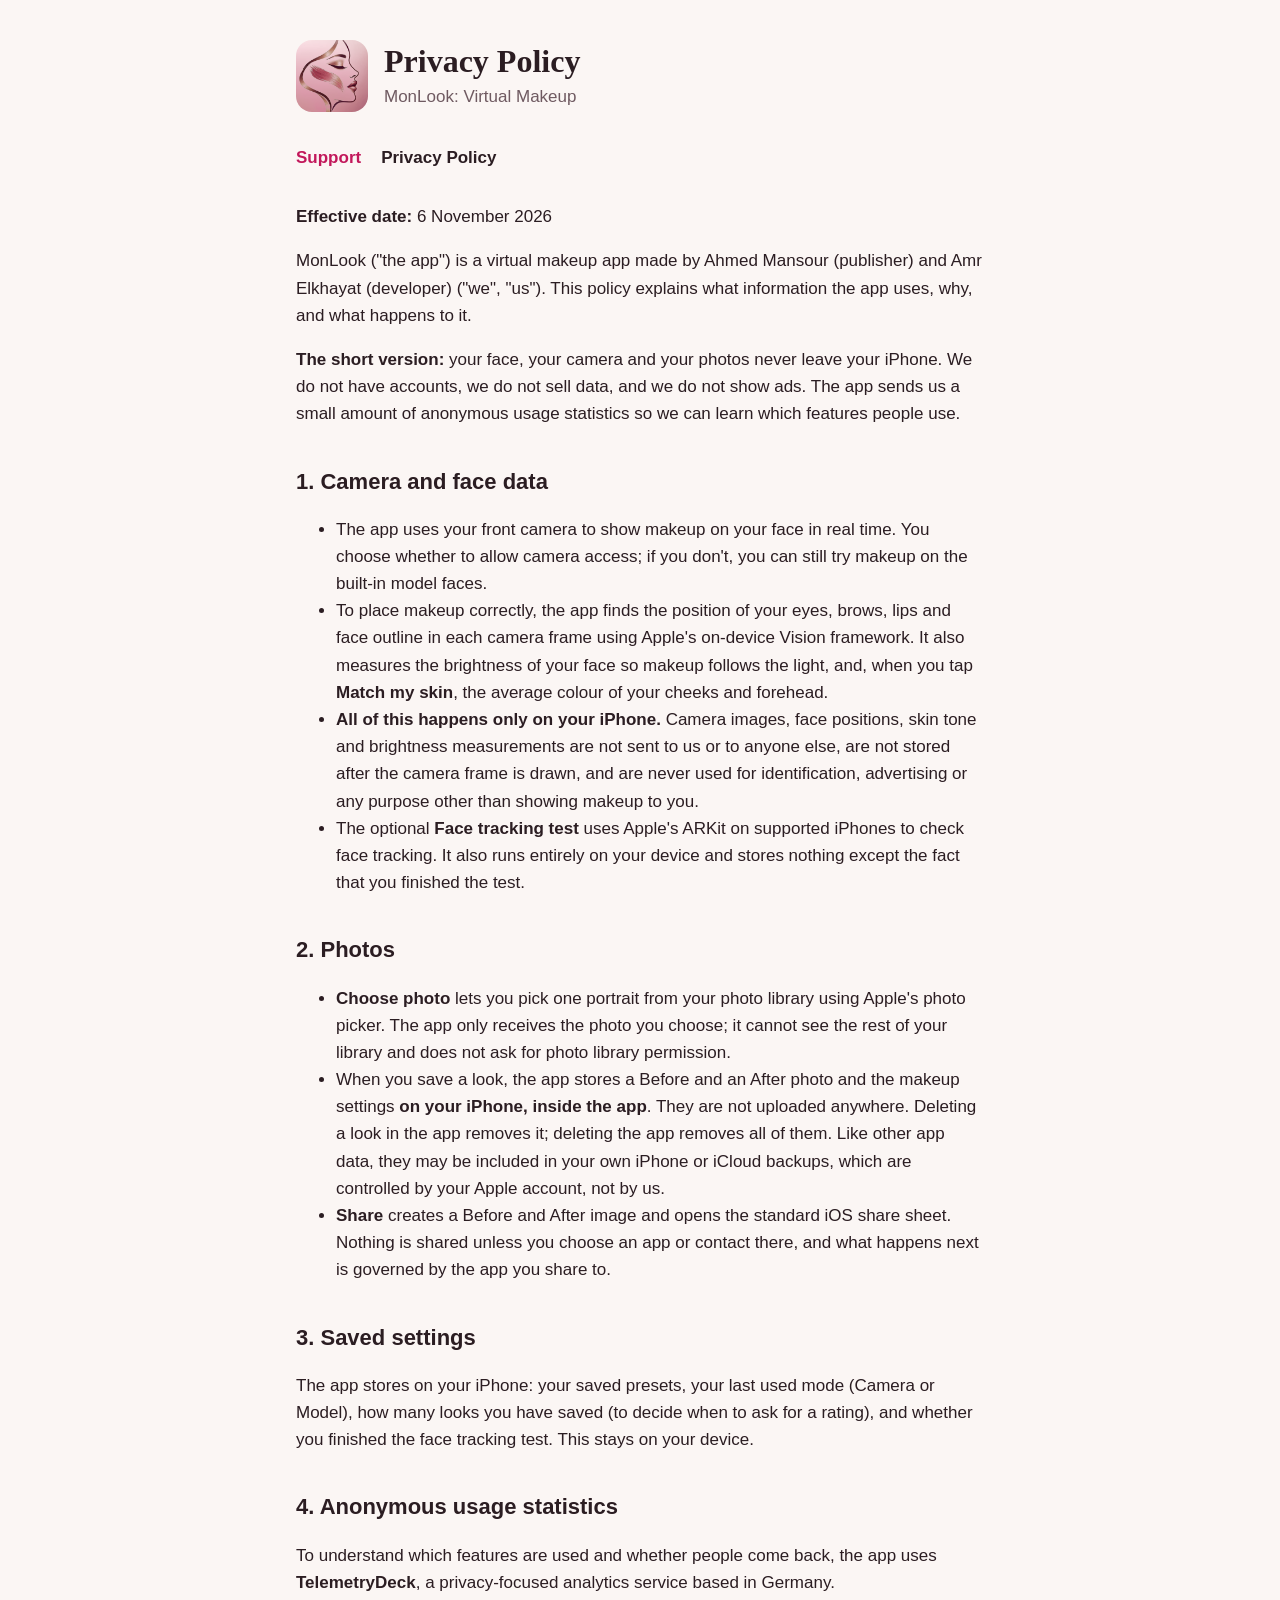
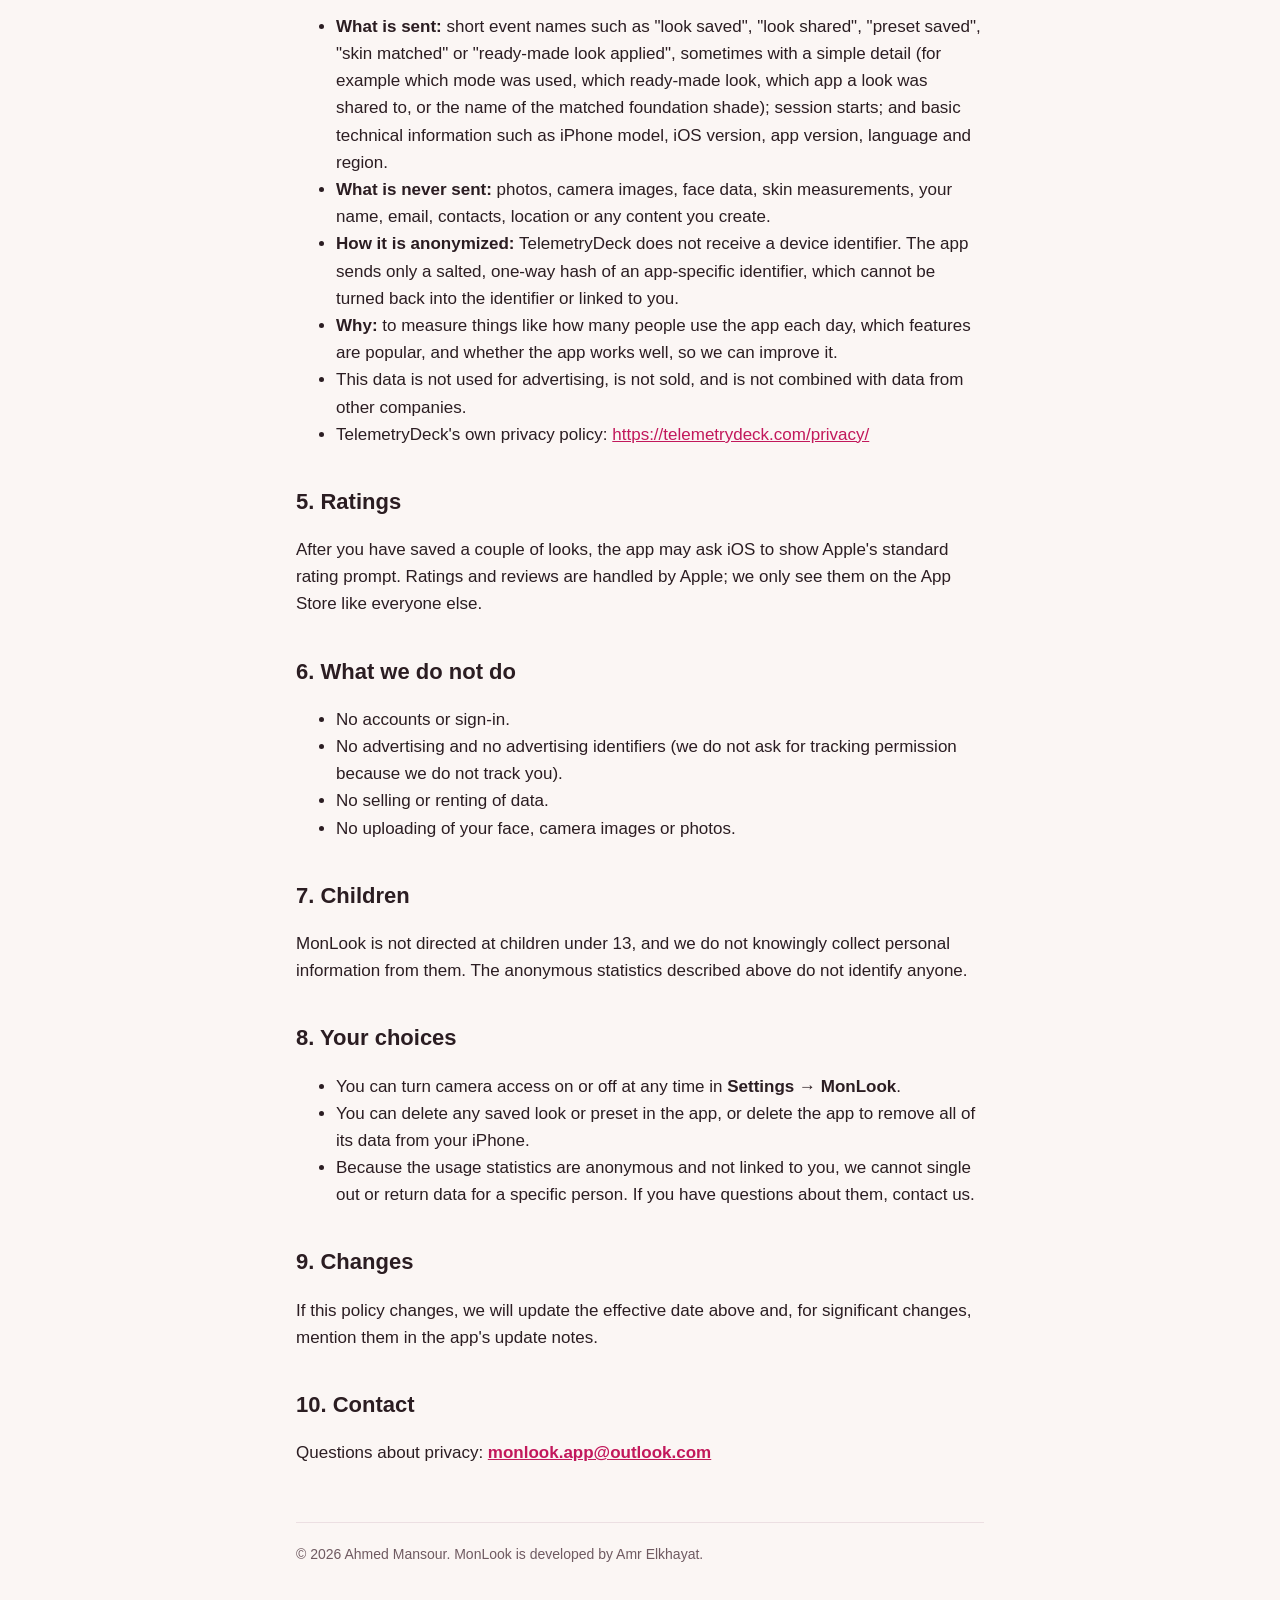
==== privacy.html @ 07f2d1e2 "Add MonLook support page and privacy policy Co-Authored-By: Claude Opus 5.5 <noreply@anthropic.com>" ====
<!doctype html>
<html lang="en">
<head>
  <meta charset="utf-8">
  <meta name="viewport" content="width=device-width, initial-scale=1">
  <title>MonLook Privacy Policy</title>
  <meta name="description" content="How MonLook: Virtual Makeup handles your camera, photos and data.">
  <link rel="icon" href="icon.png">
  <link rel="apple-touch-icon" href="apple-touch-icon.png">
  <link rel="stylesheet" href="style.css">
</head>
<body>
<main>
  <header>
    <img src="icon.png" alt="MonLook app icon">
    <div>
      <h1>Privacy Policy</h1>
      <p>MonLook: Virtual Makeup</p>
    </div>
  </header>

  <nav>
    <a href="./">Support</a>
    <a href="privacy.html" aria-current="page">Privacy Policy</a>
  </nav>

  <p><strong>Effective date:</strong> 6 November 2026</p>
  <p>MonLook ("the app") is a virtual makeup app made by Ahmed Mansour (publisher) and Amr Elkhayat (developer) ("we", "us"). This policy explains what information the app uses, why, and what happens to it.</p>
  <p><strong>The short version:</strong> your face, your camera and your photos never leave your iPhone. We do not have accounts, we do not sell data, and we do not show ads. The app sends us a small amount of anonymous usage statistics so we can learn which features people use.</p>
  <h2>1. Camera and face data</h2>
  <ul>
    <li>The app uses your front camera to show makeup on your face in real time. You choose whether to allow camera access; if you don't, you can still try makeup on the built-in model faces.</li>
    <li>To place makeup correctly, the app finds the position of your eyes, brows, lips and face outline in each camera frame using Apple's on-device Vision framework. It also measures the brightness of your face so makeup follows the light, and, when you tap <strong>Match my skin</strong>, the average colour of your cheeks and forehead.</li>
    <li><strong>All of this happens only on your iPhone.</strong> Camera images, face positions, skin tone and brightness measurements are not sent to us or to anyone else, are not stored after the camera frame is drawn, and are never used for identification, advertising or any purpose other than showing makeup to you.</li>
    <li>The optional <strong>Face tracking test</strong> uses Apple's ARKit on supported iPhones to check face tracking. It also runs entirely on your device and stores nothing except the fact that you finished the test.</li>
  </ul>
  <h2>2. Photos</h2>
  <ul>
    <li><strong>Choose photo</strong> lets you pick one portrait from your photo library using Apple's photo picker. The app only receives the photo you choose; it cannot see the rest of your library and does not ask for photo library permission.</li>
    <li>When you save a look, the app stores a Before and an After photo and the makeup settings <strong>on your iPhone, inside the app</strong>. They are not uploaded anywhere. Deleting a look in the app removes it; deleting the app removes all of them. Like other app data, they may be included in your own iPhone or iCloud backups, which are controlled by your Apple account, not by us.</li>
    <li><strong>Share</strong> creates a Before and After image and opens the standard iOS share sheet. Nothing is shared unless you choose an app or contact there, and what happens next is governed by the app you share to.</li>
  </ul>
  <h2>3. Saved settings</h2>
  <p>The app stores on your iPhone: your saved presets, your last used mode (Camera or Model), how many looks you have saved (to decide when to ask for a rating), and whether you finished the face tracking test. This stays on your device.</p>
  <h2>4. Anonymous usage statistics</h2>
  <p>To understand which features are used and whether people come back, the app uses <strong>TelemetryDeck</strong>, a privacy-focused analytics service based in Germany.</p>
  <ul>
    <li><strong>What is sent:</strong> short event names such as "look saved", "look shared", "preset saved", "skin matched" or "ready-made look applied", sometimes with a simple detail (for example which mode was used, which ready-made look, which app a look was shared to, or the name of the matched foundation shade); session starts; and basic technical information such as iPhone model, iOS version, app version, language and region.</li>
    <li><strong>What is never sent:</strong> photos, camera images, face data, skin measurements, your name, email, contacts, location or any content you create.</li>
    <li><strong>How it is anonymized:</strong> TelemetryDeck does not receive a device identifier. The app sends only a salted, one-way hash of an app-specific identifier, which cannot be turned back into the identifier or linked to you.</li>
    <li><strong>Why:</strong> to measure things like how many people use the app each day, which features are popular, and whether the app works well, so we can improve it.</li>
    <li>This data is not used for advertising, is not sold, and is not combined with data from other companies.</li>
    <li>TelemetryDeck's own privacy policy: <a href="https://telemetrydeck.com/privacy/">https://telemetrydeck.com/privacy/</a></li>
  </ul>
  <h2>5. Ratings</h2>
  <p>After you have saved a couple of looks, the app may ask iOS to show Apple's standard rating prompt. Ratings and reviews are handled by Apple; we only see them on the App Store like everyone else.</p>
  <h2>6. What we do not do</h2>
  <ul>
    <li>No accounts or sign-in.</li>
    <li>No advertising and no advertising identifiers (we do not ask for tracking permission because we do not track you).</li>
    <li>No selling or renting of data.</li>
    <li>No uploading of your face, camera images or photos.</li>
  </ul>
  <h2>7. Children</h2>
  <p>MonLook is not directed at children under 13, and we do not knowingly collect personal information from them. The anonymous statistics described above do not identify anyone.</p>
  <h2>8. Your choices</h2>
  <ul>
    <li>You can turn camera access on or off at any time in <strong>Settings → MonLook</strong>.</li>
    <li>You can delete any saved look or preset in the app, or delete the app to remove all of its data from your iPhone.</li>
    <li>Because the usage statistics are anonymous and not linked to you, we cannot single out or return data for a specific person. If you have questions about them, contact us.</li>
  </ul>
  <h2>9. Changes</h2>
  <p>If this policy changes, we will update the effective date above and, for significant changes, mention them in the app's update notes.</p>
  <h2>10. Contact</h2>
  <p>Questions about privacy: <strong><a href="mailto:monlook.app@outlook.com">monlook.app@outlook.com</a></strong></p>

  <footer>
    © 2026 Ahmed Mansour. MonLook is developed by Amr Elkhayat.
  </footer>
</main>
</body>
</html>
---- style.css ----
:root {
  --bg: #fbf6f4;
  --surface: #ffffff;
  --text: #2b1d22;
  --muted: #6f5a61;
  --accent: #c2185b;
  --line: #ecdfe2;
}

@media (prefers-color-scheme: dark) {
  :root {
    --bg: #1a1416;
    --surface: #241b1e;
    --text: #f3e9ec;
    --muted: #b9a5ab;
    --accent: #f06292;
    --line: #3a2c31;
  }
}

* { box-sizing: border-box; }

body {
  margin: 0;
  background: var(--bg);
  color: var(--text);
  font: 17px/1.6 -apple-system, BlinkMacSystemFont, "Segoe UI", Roboto, Helvetica, Arial, sans-serif;
}

main {
  max-width: 720px;
  margin: 0 auto;
  padding: 40px 16px 64px;
}

header {
  display: flex;
  align-items: center;
  gap: 16px;
  margin-bottom: 32px;
}

header img {
  width: 72px;
  height: 72px;
  border-radius: 16px;
}

header h1 {
  margin: 0;
  font-family: "New York", Georgia, serif;
  font-size: 32px;
  line-height: 1.2;
}

header p { margin: 2px 0 0; color: var(--muted); }

nav { display: flex; gap: 20px; margin-bottom: 32px; flex-wrap: wrap; }
nav a { color: var(--accent); text-decoration: none; font-weight: 600; }
nav a[aria-current="page"] { color: var(--text); }

h2 { font-size: 22px; margin: 36px 0 8px; }
h3 { font-size: 18px; margin: 24px 0 4px; }
p, li { color: var(--text); }
a { color: var(--accent); }

.card {
  background: var(--surface);
  border: 1px solid var(--line);
  border-radius: 16px;
  padding: 20px 24px;
  margin: 24px 0;
}

.card p { margin: 6px 0; }

.email {
  font-size: 20px;
  font-weight: 600;
  word-break: break-all;
}

footer {
  margin-top: 56px;
  padding-top: 20px;
  border-top: 1px solid var(--line);
  color: var(--muted);
  font-size: 14px;
}
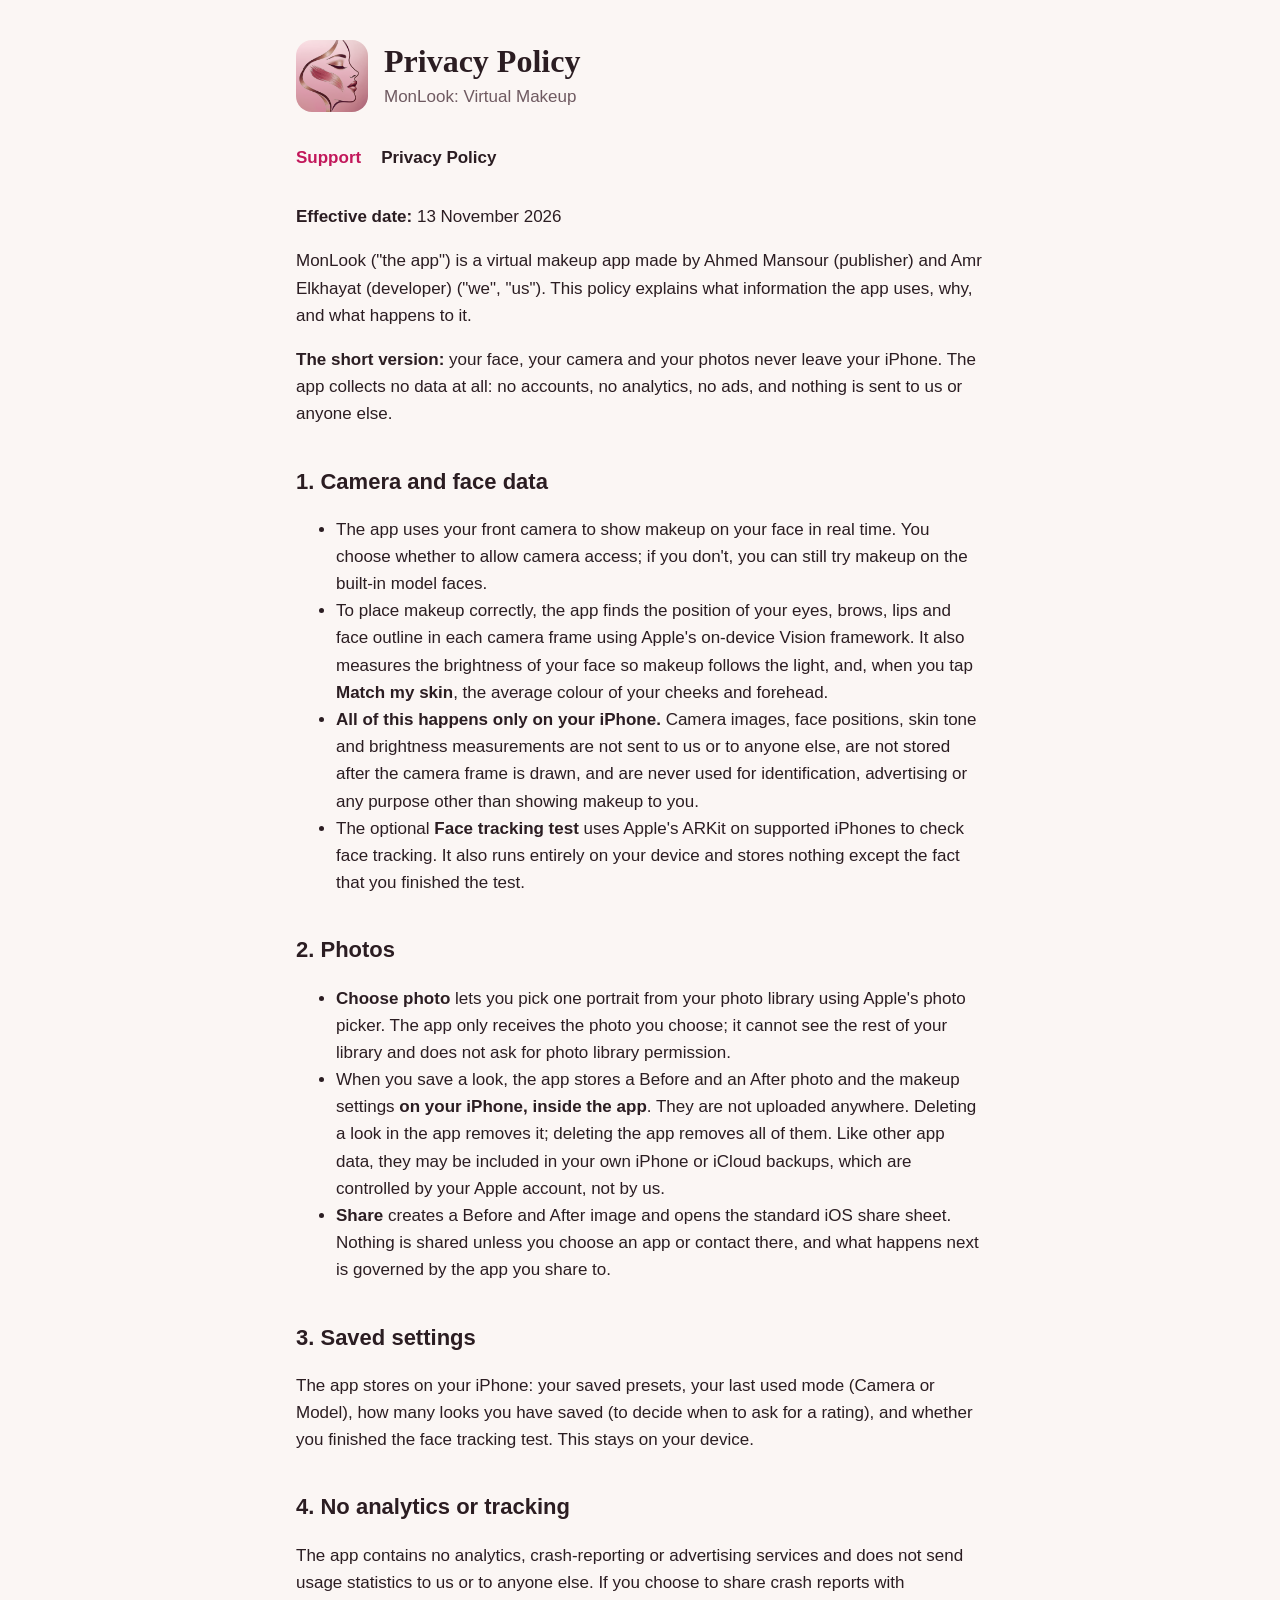
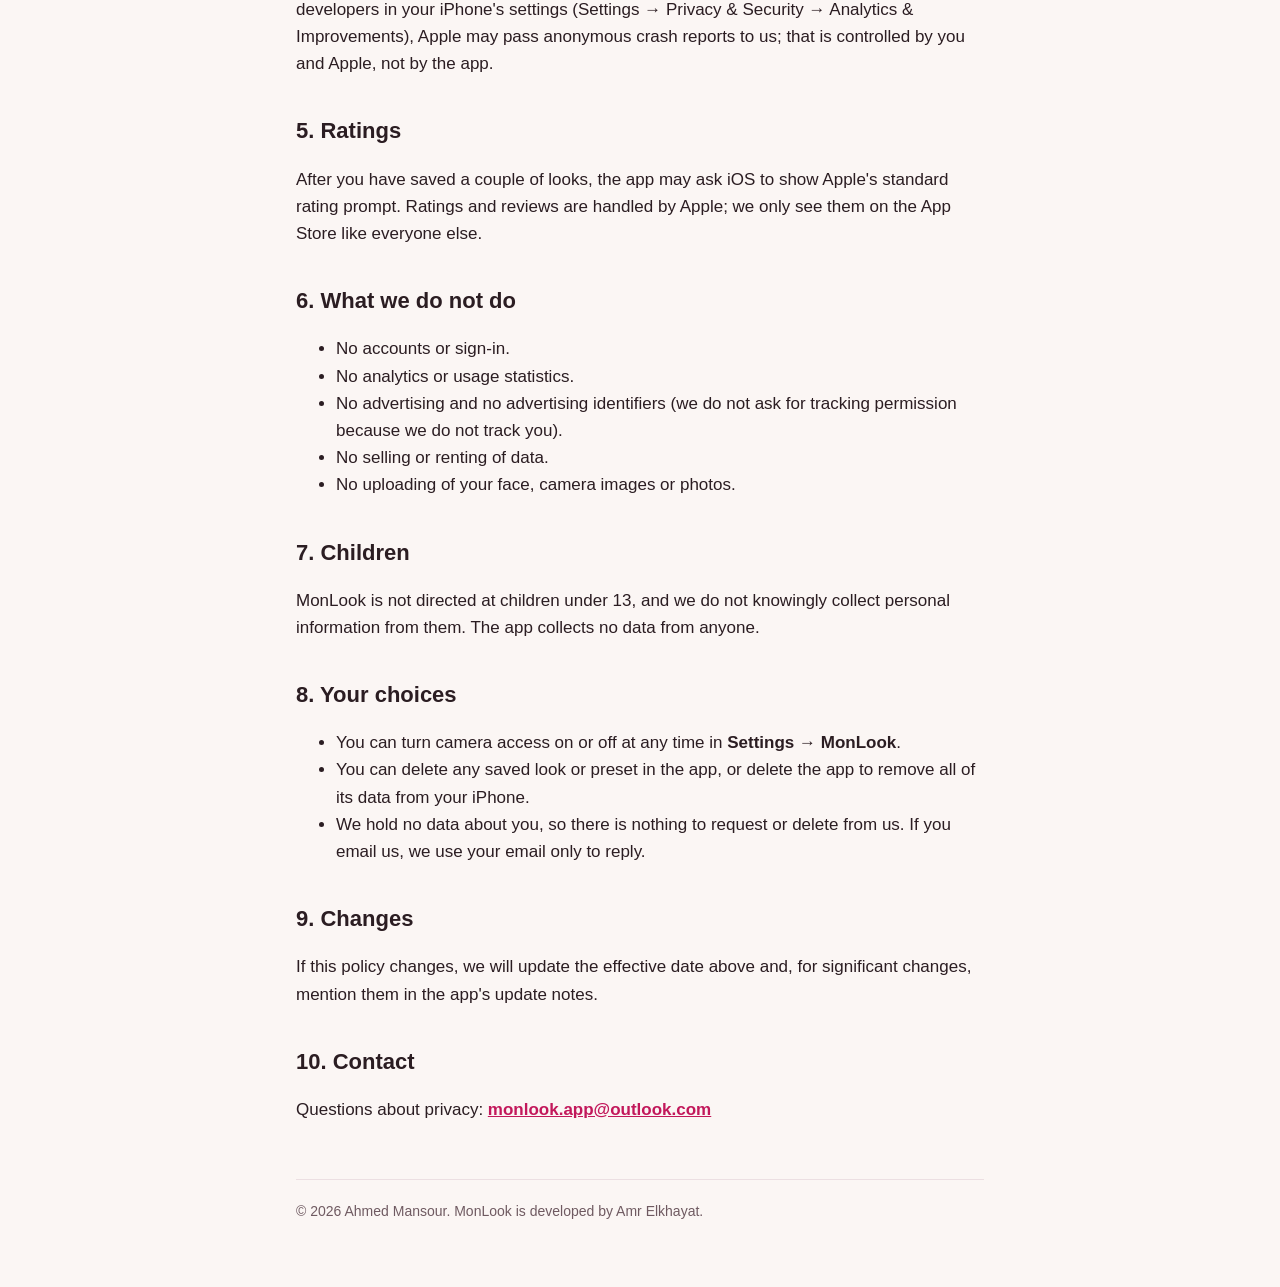
==== commit 5cc02db6: "Privacy policy: the app no longer collects any data TelemetryDeck was removed from the app, so the a" ====
--- a/privacy.html
+++ b/privacy.html
@@ -24,9 +24,9 @@
     <a href="privacy.html" aria-current="page">Privacy Policy</a>
   </nav>
 
-  <p><strong>Effective date:</strong> 6 November 2026</p>
+  <p><strong>Effective date:</strong> 13 November 2026</p>
   <p>MonLook ("the app") is a virtual makeup app made by Ahmed Mansour (publisher) and Amr Elkhayat (developer) ("we", "us"). This policy explains what information the app uses, why, and what happens to it.</p>
-  <p><strong>The short version:</strong> your face, your camera and your photos never leave your iPhone. We do not have accounts, we do not sell data, and we do not show ads. The app sends us a small amount of anonymous usage statistics so we can learn which features people use.</p>
+  <p><strong>The short version:</strong> your face, your camera and your photos never leave your iPhone. The app collects no data at all: no accounts, no analytics, no ads, and nothing is sent to us or anyone else.</p>
   <h2>1. Camera and face data</h2>
   <ul>
     <li>The app uses your front camera to show makeup on your face in real time. You choose whether to allow camera access; if you don't, you can still try makeup on the built-in model faces.</li>
@@ -42,32 +42,25 @@
   </ul>
   <h2>3. Saved settings</h2>
   <p>The app stores on your iPhone: your saved presets, your last used mode (Camera or Model), how many looks you have saved (to decide when to ask for a rating), and whether you finished the face tracking test. This stays on your device.</p>
-  <h2>4. Anonymous usage statistics</h2>
-  <p>To understand which features are used and whether people come back, the app uses <strong>TelemetryDeck</strong>, a privacy-focused analytics service based in Germany.</p>
-  <ul>
-    <li><strong>What is sent:</strong> short event names such as "look saved", "look shared", "preset saved", "skin matched" or "ready-made look applied", sometimes with a simple detail (for example which mode was used, which ready-made look, which app a look was shared to, or the name of the matched foundation shade); session starts; and basic technical information such as iPhone model, iOS version, app version, language and region.</li>
-    <li><strong>What is never sent:</strong> photos, camera images, face data, skin measurements, your name, email, contacts, location or any content you create.</li>
-    <li><strong>How it is anonymized:</strong> TelemetryDeck does not receive a device identifier. The app sends only a salted, one-way hash of an app-specific identifier, which cannot be turned back into the identifier or linked to you.</li>
-    <li><strong>Why:</strong> to measure things like how many people use the app each day, which features are popular, and whether the app works well, so we can improve it.</li>
-    <li>This data is not used for advertising, is not sold, and is not combined with data from other companies.</li>
-    <li>TelemetryDeck's own privacy policy: <a href="https://telemetrydeck.com/privacy/">https://telemetrydeck.com/privacy/</a></li>
-  </ul>
+  <h2>4. No analytics or tracking</h2>
+  <p>The app contains no analytics, crash-reporting or advertising services and does not send usage statistics to us or to anyone else. If you choose to share crash reports with developers in your iPhone's settings (Settings → Privacy &amp; Security → Analytics &amp; Improvements), Apple may pass anonymous crash reports to us; that is controlled by you and Apple, not by the app.</p>
   <h2>5. Ratings</h2>
   <p>After you have saved a couple of looks, the app may ask iOS to show Apple's standard rating prompt. Ratings and reviews are handled by Apple; we only see them on the App Store like everyone else.</p>
   <h2>6. What we do not do</h2>
   <ul>
     <li>No accounts or sign-in.</li>
+    <li>No analytics or usage statistics.</li>
     <li>No advertising and no advertising identifiers (we do not ask for tracking permission because we do not track you).</li>
     <li>No selling or renting of data.</li>
     <li>No uploading of your face, camera images or photos.</li>
   </ul>
   <h2>7. Children</h2>
-  <p>MonLook is not directed at children under 13, and we do not knowingly collect personal information from them. The anonymous statistics described above do not identify anyone.</p>
+  <p>MonLook is not directed at children under 13, and we do not knowingly collect personal information from them. The app collects no data from anyone.</p>
   <h2>8. Your choices</h2>
   <ul>
     <li>You can turn camera access on or off at any time in <strong>Settings → MonLook</strong>.</li>
     <li>You can delete any saved look or preset in the app, or delete the app to remove all of its data from your iPhone.</li>
-    <li>Because the usage statistics are anonymous and not linked to you, we cannot single out or return data for a specific person. If you have questions about them, contact us.</li>
+    <li>We hold no data about you, so there is nothing to request or delete from us. If you email us, we use your email only to reply.</li>
   </ul>
   <h2>9. Changes</h2>
   <p>If this policy changes, we will update the effective date above and, for significant changes, mention them in the app's update notes.</p>
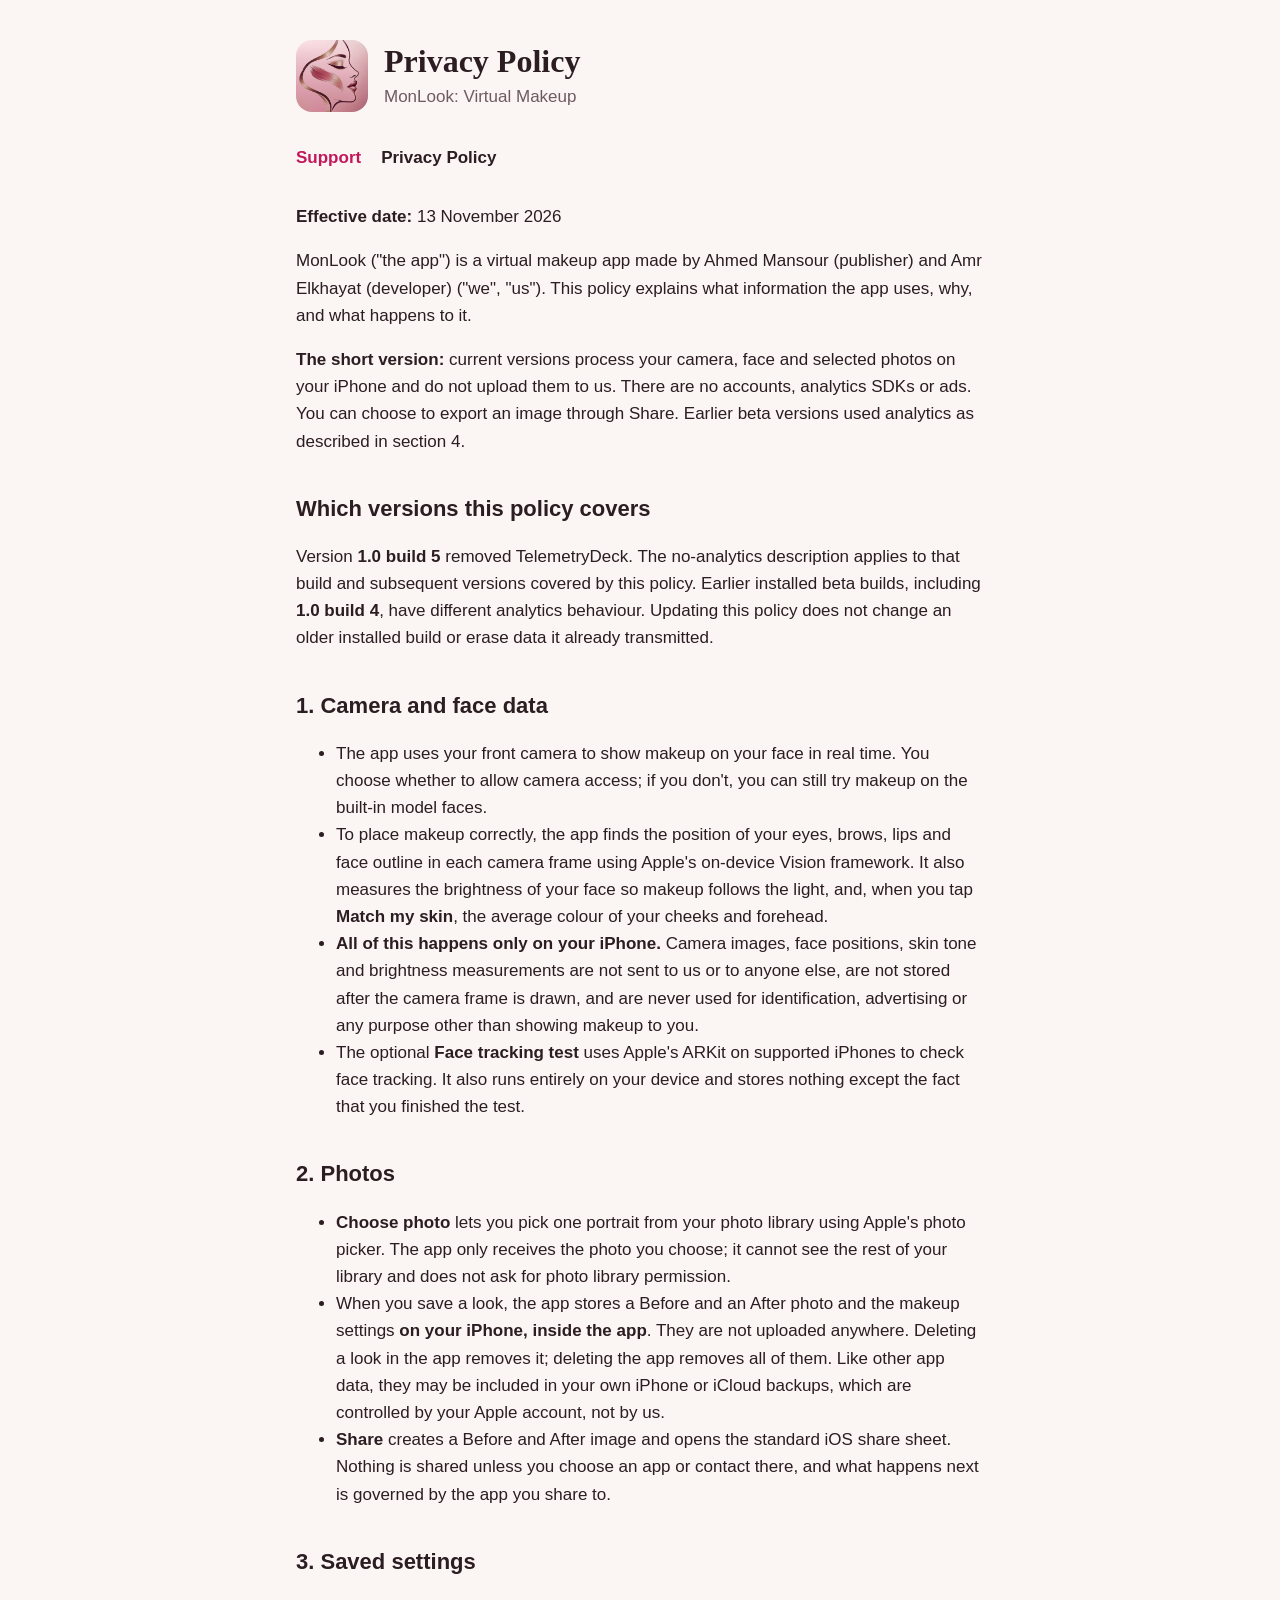
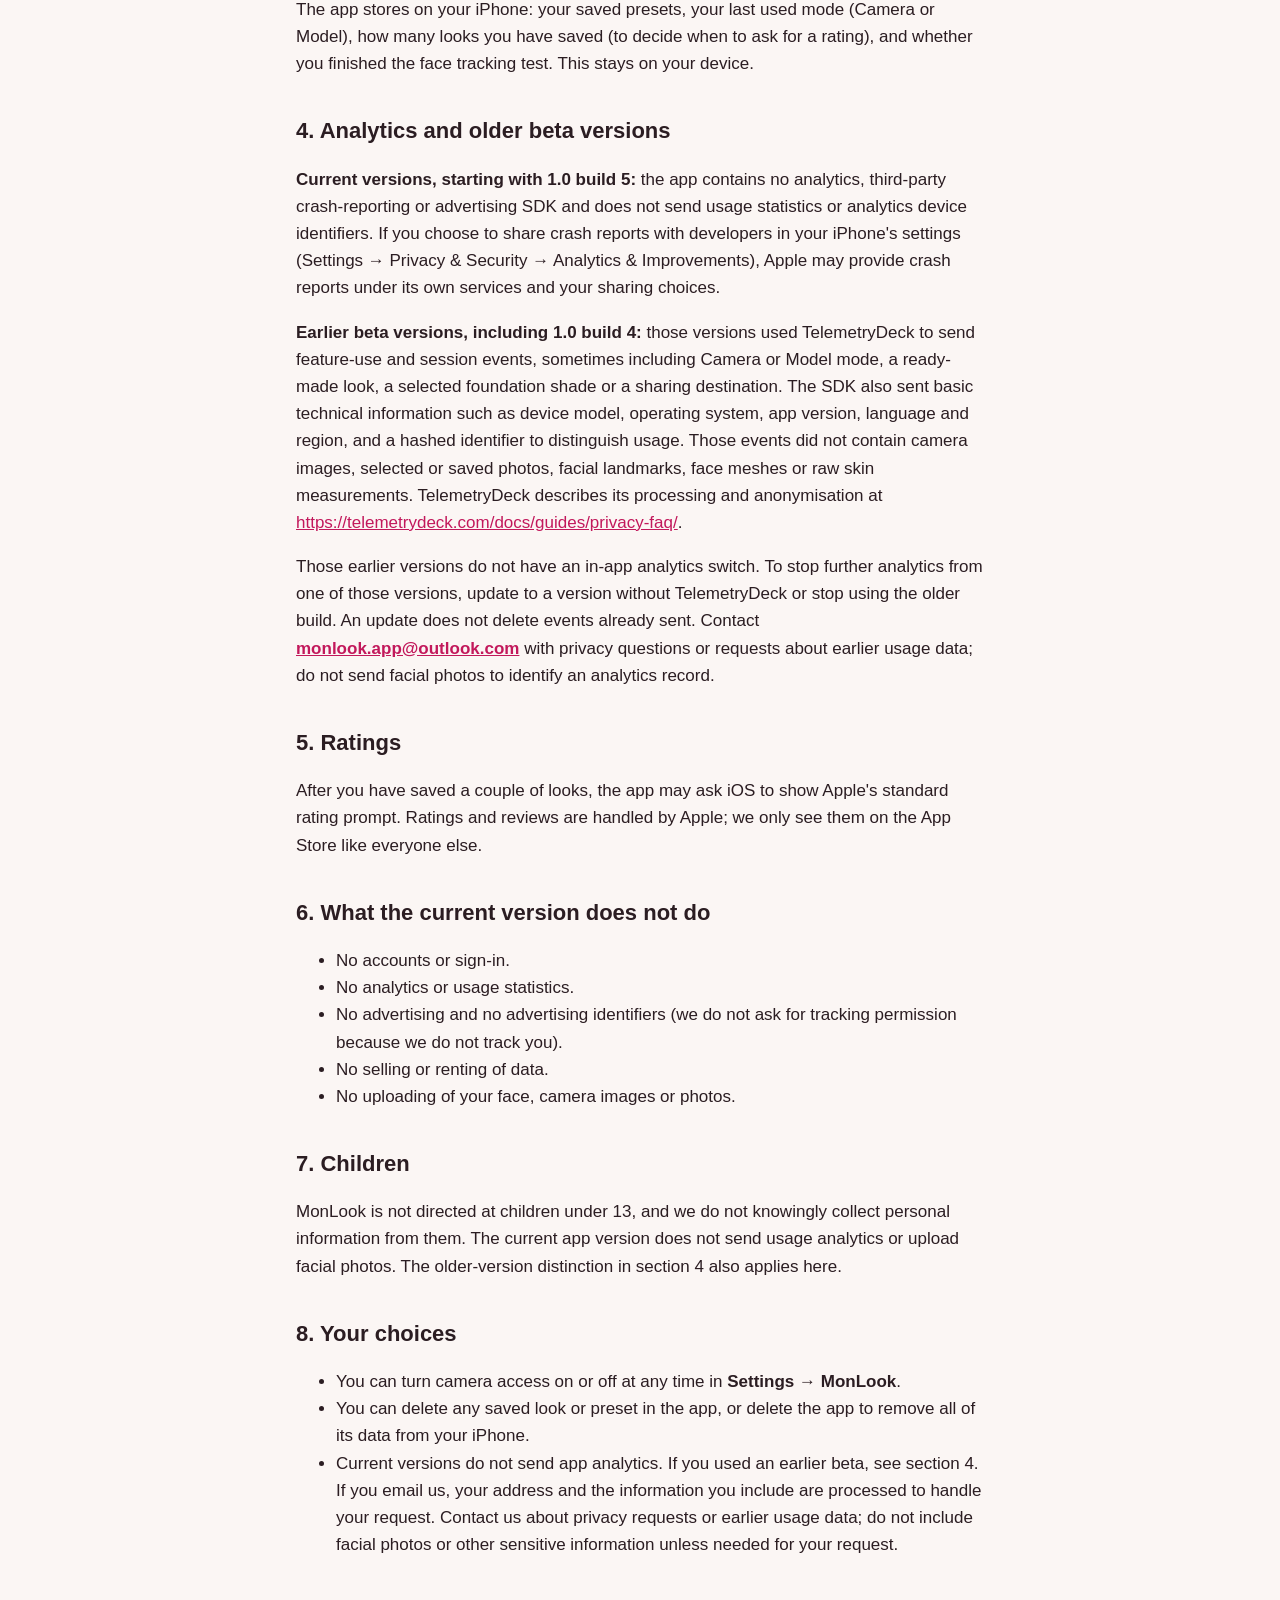
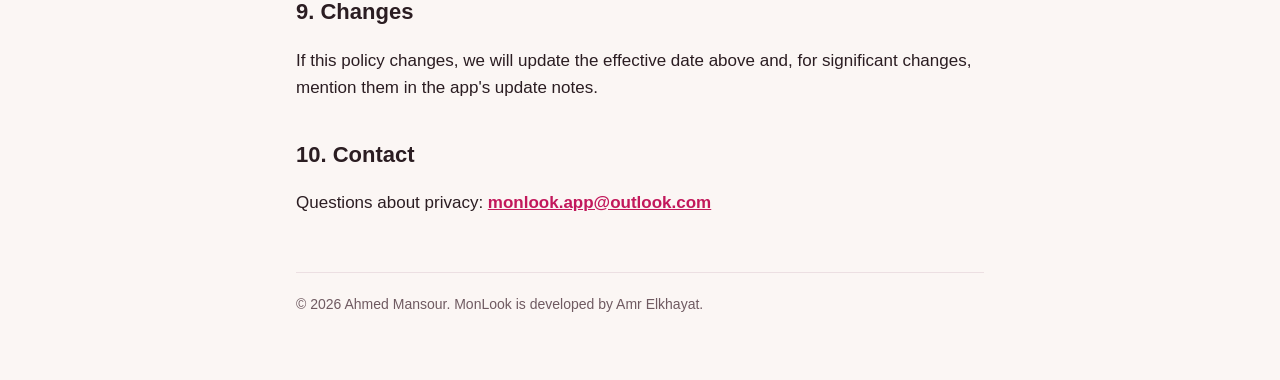
==== commit fbdc746d: "Clarify current and earlier MonLook beta privacy practices" ====
--- a/privacy.html
+++ b/privacy.html
@@ -26,7 +26,9 @@
 
   <p><strong>Effective date:</strong> 13 November 2026</p>
   <p>MonLook ("the app") is a virtual makeup app made by Ahmed Mansour (publisher) and Amr Elkhayat (developer) ("we", "us"). This policy explains what information the app uses, why, and what happens to it.</p>
-  <p><strong>The short version:</strong> your face, your camera and your photos never leave your iPhone. The app collects no data at all: no accounts, no analytics, no ads, and nothing is sent to us or anyone else.</p>
+  <p><strong>The short version:</strong> current versions process your camera, face and selected photos on your iPhone and do not upload them to us. There are no accounts, analytics SDKs or ads. You can choose to export an image through Share. Earlier beta versions used analytics as described in section 4.</p>
+  <h2>Which versions this policy covers</h2>
+  <p>Version <strong>1.0 build 5</strong> removed TelemetryDeck. The no-analytics description applies to that build and subsequent versions covered by this policy. Earlier installed beta builds, including <strong>1.0 build 4</strong>, have different analytics behaviour. Updating this policy does not change an older installed build or erase data it already transmitted.</p>
   <h2>1. Camera and face data</h2>
   <ul>
     <li>The app uses your front camera to show makeup on your face in real time. You choose whether to allow camera access; if you don't, you can still try makeup on the built-in model faces.</li>
@@ -42,11 +44,13 @@
   </ul>
   <h2>3. Saved settings</h2>
   <p>The app stores on your iPhone: your saved presets, your last used mode (Camera or Model), how many looks you have saved (to decide when to ask for a rating), and whether you finished the face tracking test. This stays on your device.</p>
-  <h2>4. No analytics or tracking</h2>
-  <p>The app contains no analytics, crash-reporting or advertising services and does not send usage statistics to us or to anyone else. If you choose to share crash reports with developers in your iPhone's settings (Settings → Privacy &amp; Security → Analytics &amp; Improvements), Apple may pass anonymous crash reports to us; that is controlled by you and Apple, not by the app.</p>
+  <h2>4. Analytics and older beta versions</h2>
+  <p><strong>Current versions, starting with 1.0 build 5:</strong> the app contains no analytics, third-party crash-reporting or advertising SDK and does not send usage statistics or analytics device identifiers. If you choose to share crash reports with developers in your iPhone's settings (Settings → Privacy &amp; Security → Analytics &amp; Improvements), Apple may provide crash reports under its own services and your sharing choices.</p>
+  <p><strong>Earlier beta versions, including 1.0 build 4:</strong> those versions used TelemetryDeck to send feature-use and session events, sometimes including Camera or Model mode, a ready-made look, a selected foundation shade or a sharing destination. The SDK also sent basic technical information such as device model, operating system, app version, language and region, and a hashed identifier to distinguish usage. Those events did not contain camera images, selected or saved photos, facial landmarks, face meshes or raw skin measurements. TelemetryDeck describes its processing and anonymisation at <a href="https://telemetrydeck.com/docs/guides/privacy-faq/">https://telemetrydeck.com/docs/guides/privacy-faq/</a>.</p>
+  <p>Those earlier versions do not have an in-app analytics switch. To stop further analytics from one of those versions, update to a version without TelemetryDeck or stop using the older build. An update does not delete events already sent. Contact <strong><a href="mailto:monlook.app@outlook.com">monlook.app@outlook.com</a></strong> with privacy questions or requests about earlier usage data; do not send facial photos to identify an analytics record.</p>
   <h2>5. Ratings</h2>
   <p>After you have saved a couple of looks, the app may ask iOS to show Apple's standard rating prompt. Ratings and reviews are handled by Apple; we only see them on the App Store like everyone else.</p>
-  <h2>6. What we do not do</h2>
+  <h2>6. What the current version does not do</h2>
   <ul>
     <li>No accounts or sign-in.</li>
     <li>No analytics or usage statistics.</li>
@@ -55,12 +59,12 @@
     <li>No uploading of your face, camera images or photos.</li>
   </ul>
   <h2>7. Children</h2>
-  <p>MonLook is not directed at children under 13, and we do not knowingly collect personal information from them. The app collects no data from anyone.</p>
+  <p>MonLook is not directed at children under 13, and we do not knowingly collect personal information from them. The current app version does not send usage analytics or upload facial photos. The older-version distinction in section 4 also applies here.</p>
   <h2>8. Your choices</h2>
   <ul>
     <li>You can turn camera access on or off at any time in <strong>Settings → MonLook</strong>.</li>
     <li>You can delete any saved look or preset in the app, or delete the app to remove all of its data from your iPhone.</li>
-    <li>We hold no data about you, so there is nothing to request or delete from us. If you email us, we use your email only to reply.</li>
+    <li>Current versions do not send app analytics. If you used an earlier beta, see section 4. If you email us, your address and the information you include are processed to handle your request. Contact us about privacy requests or earlier usage data; do not include facial photos or other sensitive information unless needed for your request.</li>
   </ul>
   <h2>9. Changes</h2>
   <p>If this policy changes, we will update the effective date above and, for significant changes, mention them in the app's update notes.</p>
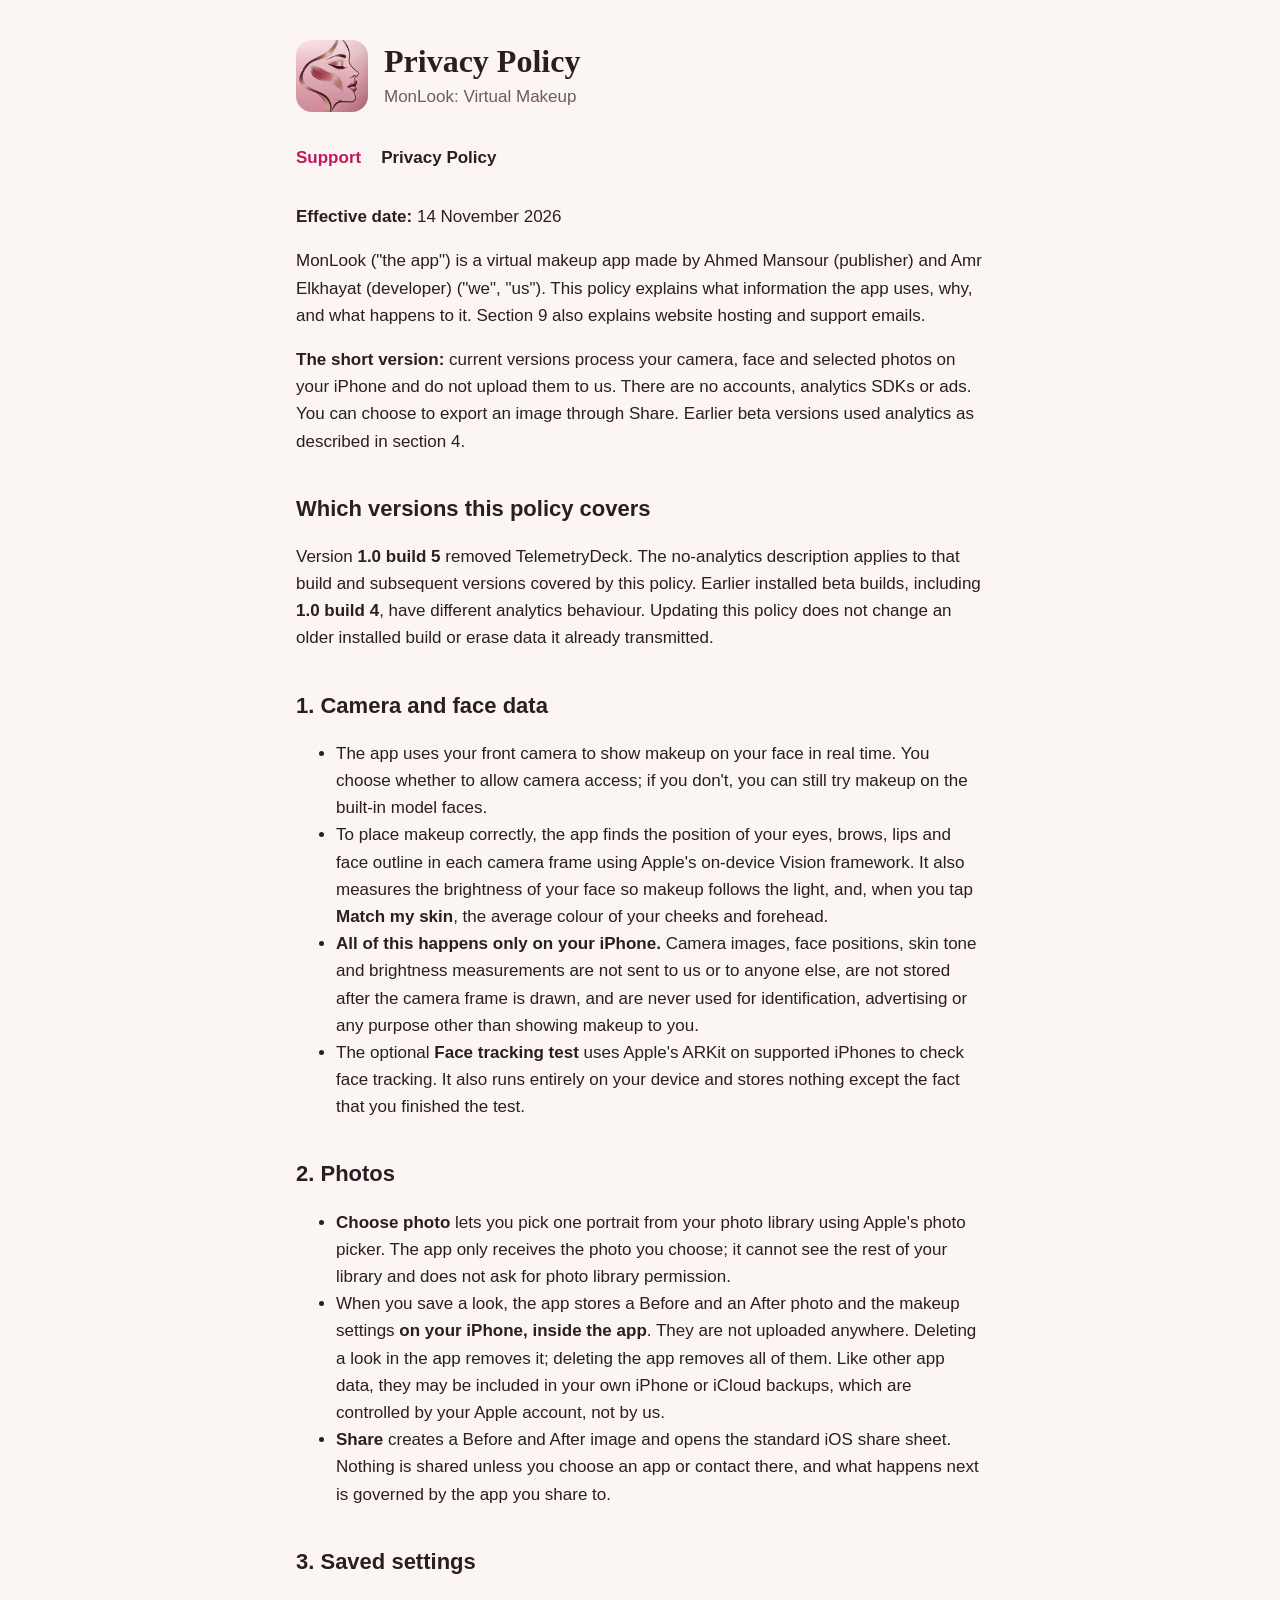
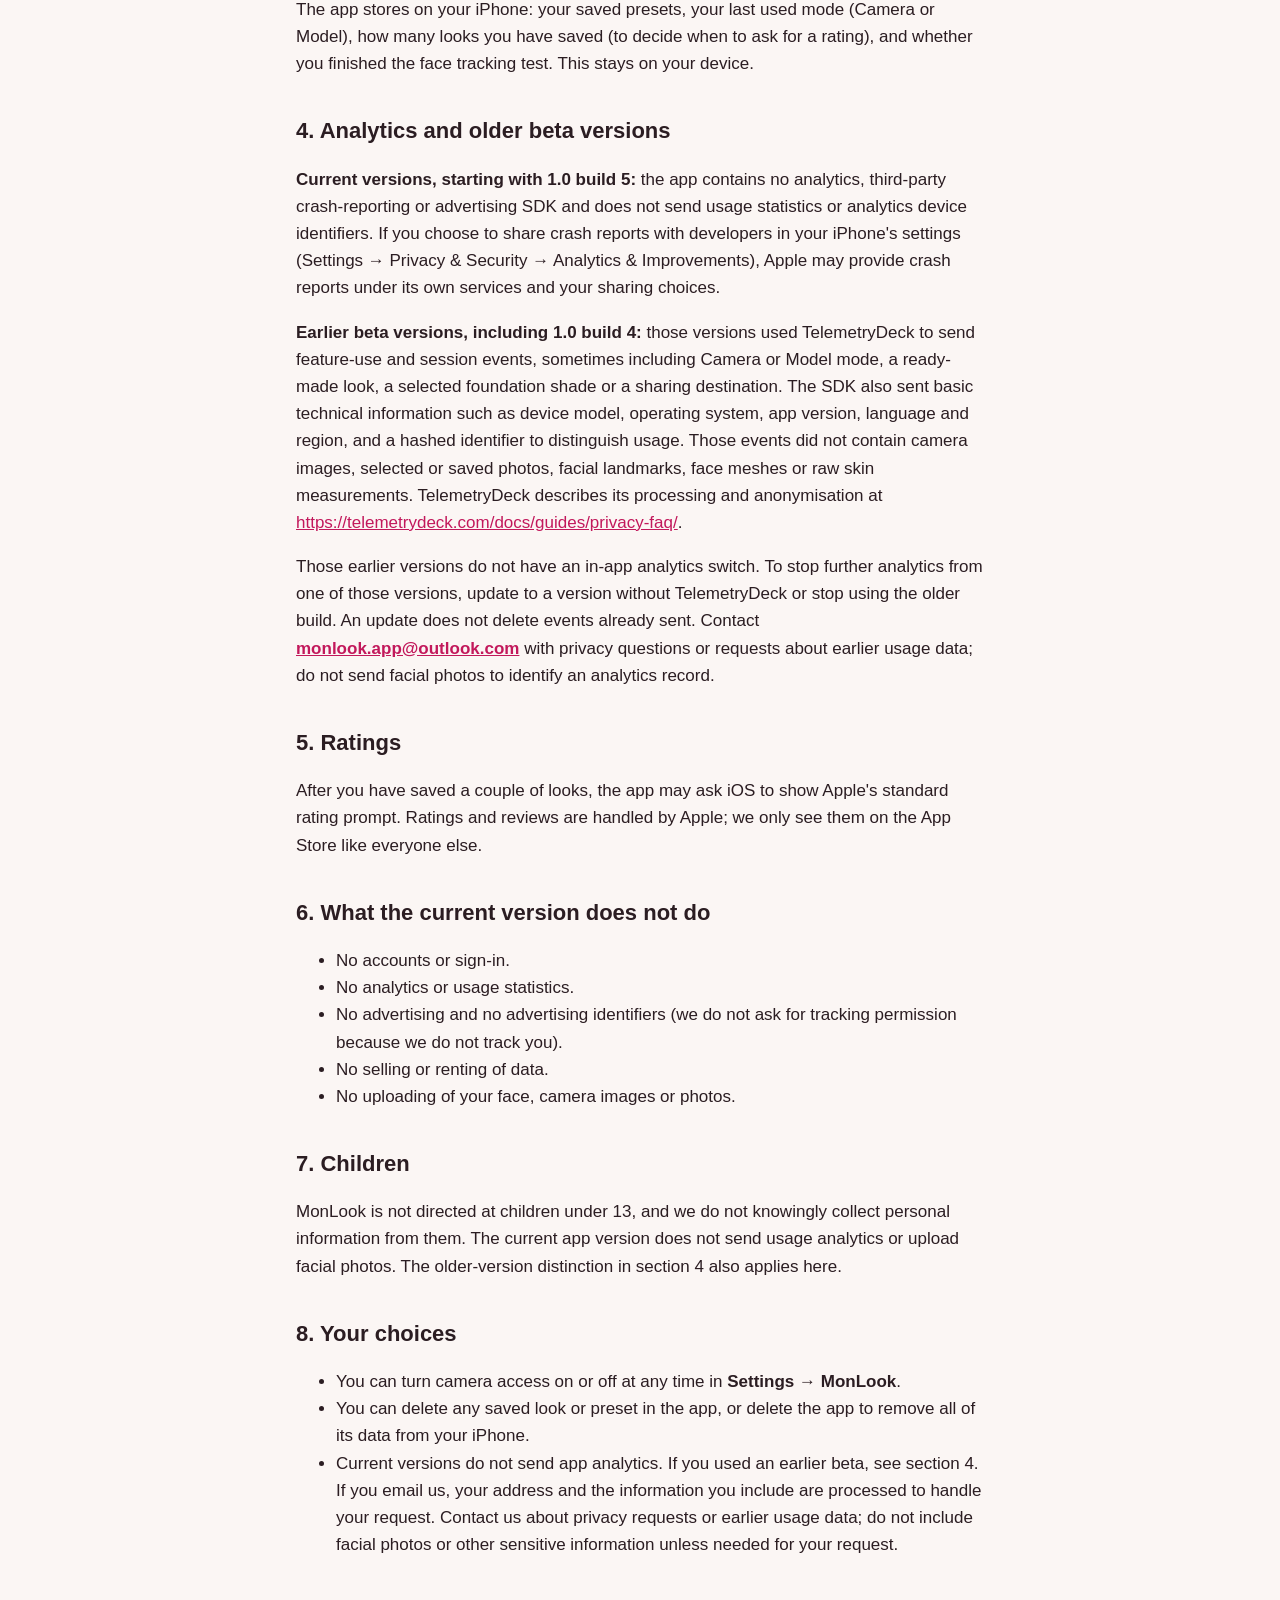
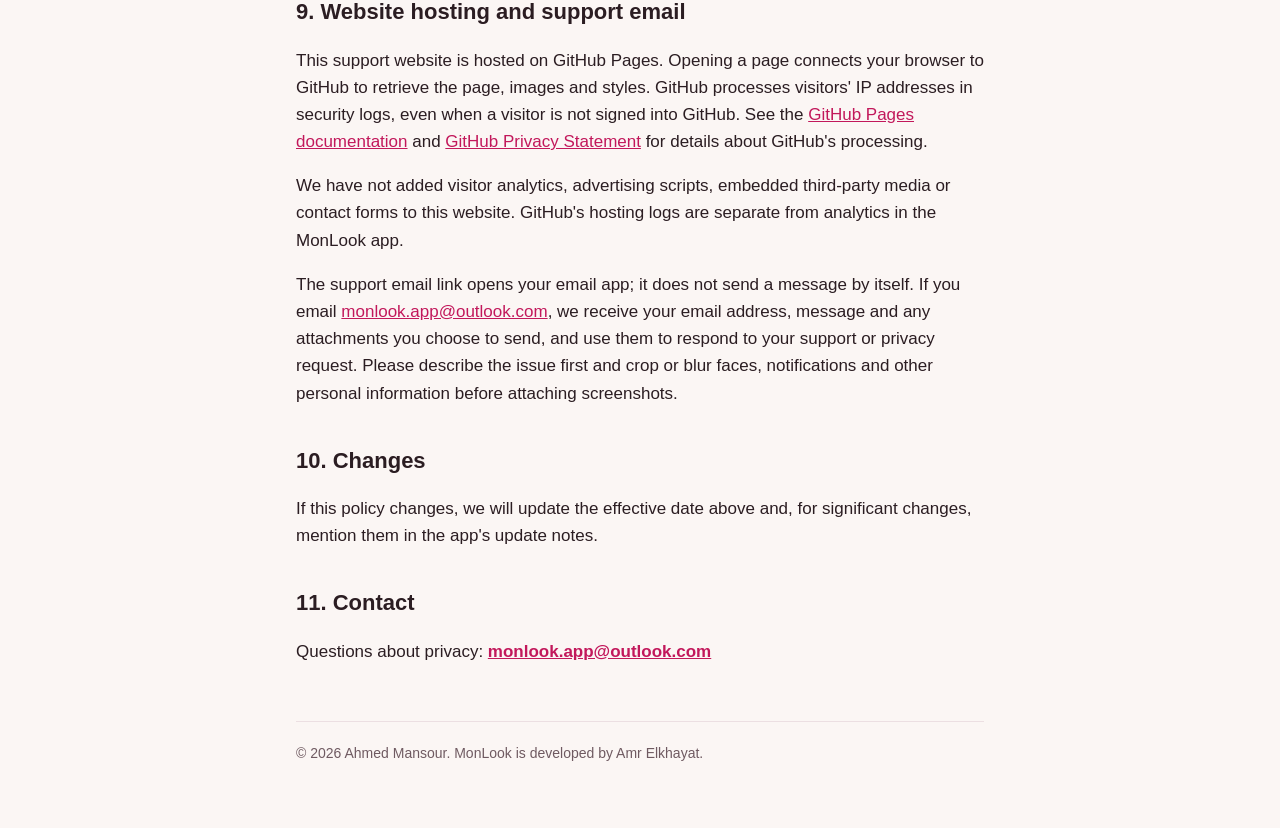
==== commit 6d0ec3be: "Clarify MonLook website privacy and hosting" ====
--- a/privacy.html
+++ b/privacy.html
@@ -24,8 +24,8 @@
     <a href="privacy.html" aria-current="page">Privacy Policy</a>
   </nav>
 
-  <p><strong>Effective date:</strong> 13 November 2026</p>
-  <p>MonLook ("the app") is a virtual makeup app made by Ahmed Mansour (publisher) and Amr Elkhayat (developer) ("we", "us"). This policy explains what information the app uses, why, and what happens to it.</p>
+  <p><strong>Effective date:</strong> 14 November 2026</p>
+  <p>MonLook ("the app") is a virtual makeup app made by Ahmed Mansour (publisher) and Amr Elkhayat (developer) ("we", "us"). This policy explains what information the app uses, why, and what happens to it. Section 9 also explains website hosting and support emails.</p>
   <p><strong>The short version:</strong> current versions process your camera, face and selected photos on your iPhone and do not upload them to us. There are no accounts, analytics SDKs or ads. You can choose to export an image through Share. Earlier beta versions used analytics as described in section 4.</p>
   <h2>Which versions this policy covers</h2>
   <p>Version <strong>1.0 build 5</strong> removed TelemetryDeck. The no-analytics description applies to that build and subsequent versions covered by this policy. Earlier installed beta builds, including <strong>1.0 build 4</strong>, have different analytics behaviour. Updating this policy does not change an older installed build or erase data it already transmitted.</p>
@@ -44,7 +44,7 @@
   </ul>
   <h2>3. Saved settings</h2>
   <p>The app stores on your iPhone: your saved presets, your last used mode (Camera or Model), how many looks you have saved (to decide when to ask for a rating), and whether you finished the face tracking test. This stays on your device.</p>
-  <h2>4. Analytics and older beta versions</h2>
+  <h2 id="analytics">4. Analytics and older beta versions</h2>
   <p><strong>Current versions, starting with 1.0 build 5:</strong> the app contains no analytics, third-party crash-reporting or advertising SDK and does not send usage statistics or analytics device identifiers. If you choose to share crash reports with developers in your iPhone's settings (Settings → Privacy &amp; Security → Analytics &amp; Improvements), Apple may provide crash reports under its own services and your sharing choices.</p>
   <p><strong>Earlier beta versions, including 1.0 build 4:</strong> those versions used TelemetryDeck to send feature-use and session events, sometimes including Camera or Model mode, a ready-made look, a selected foundation shade or a sharing destination. The SDK also sent basic technical information such as device model, operating system, app version, language and region, and a hashed identifier to distinguish usage. Those events did not contain camera images, selected or saved photos, facial landmarks, face meshes or raw skin measurements. TelemetryDeck describes its processing and anonymisation at <a href="https://telemetrydeck.com/docs/guides/privacy-faq/">https://telemetrydeck.com/docs/guides/privacy-faq/</a>.</p>
   <p>Those earlier versions do not have an in-app analytics switch. To stop further analytics from one of those versions, update to a version without TelemetryDeck or stop using the older build. An update does not delete events already sent. Contact <strong><a href="mailto:monlook.app@outlook.com">monlook.app@outlook.com</a></strong> with privacy questions or requests about earlier usage data; do not send facial photos to identify an analytics record.</p>
@@ -66,9 +66,13 @@
     <li>You can delete any saved look or preset in the app, or delete the app to remove all of its data from your iPhone.</li>
     <li>Current versions do not send app analytics. If you used an earlier beta, see section 4. If you email us, your address and the information you include are processed to handle your request. Contact us about privacy requests or earlier usage data; do not include facial photos or other sensitive information unless needed for your request.</li>
   </ul>
-  <h2>9. Changes</h2>
+  <h2 id="website-hosting">9. Website hosting and support email</h2>
+  <p>This support website is hosted on GitHub Pages. Opening a page connects your browser to GitHub to retrieve the page, images and styles. GitHub processes visitors' IP addresses in security logs, even when a visitor is not signed into GitHub. See the <a href="https://docs.github.com/en/pages/getting-started-with-github-pages/what-is-github-pages#data-collection">GitHub Pages documentation</a> and <a href="https://docs.github.com/en/site-policy/privacy-policies/github-general-privacy-statement">GitHub Privacy Statement</a> for details about GitHub's processing.</p>
+  <p>We have not added visitor analytics, advertising scripts, embedded third-party media or contact forms to this website. GitHub's hosting logs are separate from analytics in the MonLook app.</p>
+  <p>The support email link opens your email app; it does not send a message by itself. If you email <a href="mailto:monlook.app@outlook.com">monlook.app@outlook.com</a>, we receive your email address, message and any attachments you choose to send, and use them to respond to your support or privacy request. Please describe the issue first and crop or blur faces, notifications and other personal information before attaching screenshots.</p>
+  <h2>10. Changes</h2>
   <p>If this policy changes, we will update the effective date above and, for significant changes, mention them in the app's update notes.</p>
-  <h2>10. Contact</h2>
+  <h2>11. Contact</h2>
   <p>Questions about privacy: <strong><a href="mailto:monlook.app@outlook.com">monlook.app@outlook.com</a></strong></p>
 
   <footer>
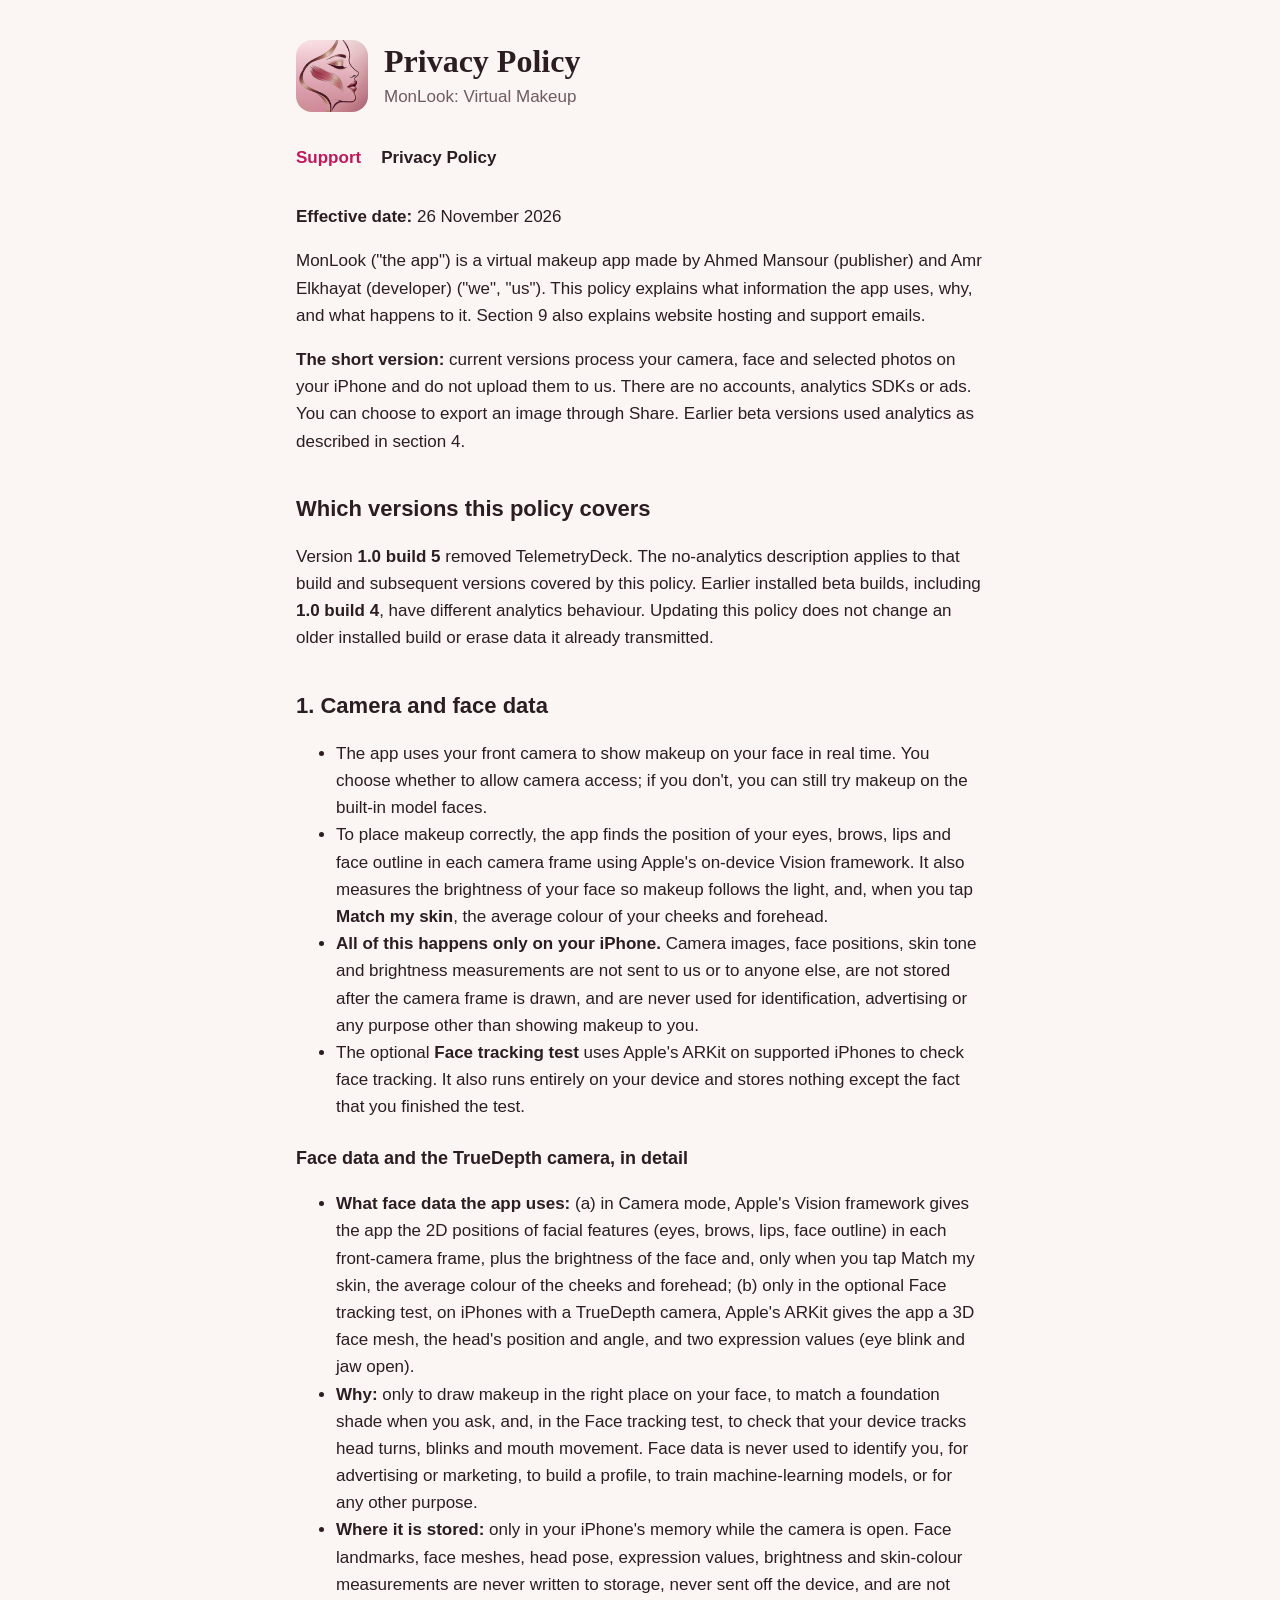
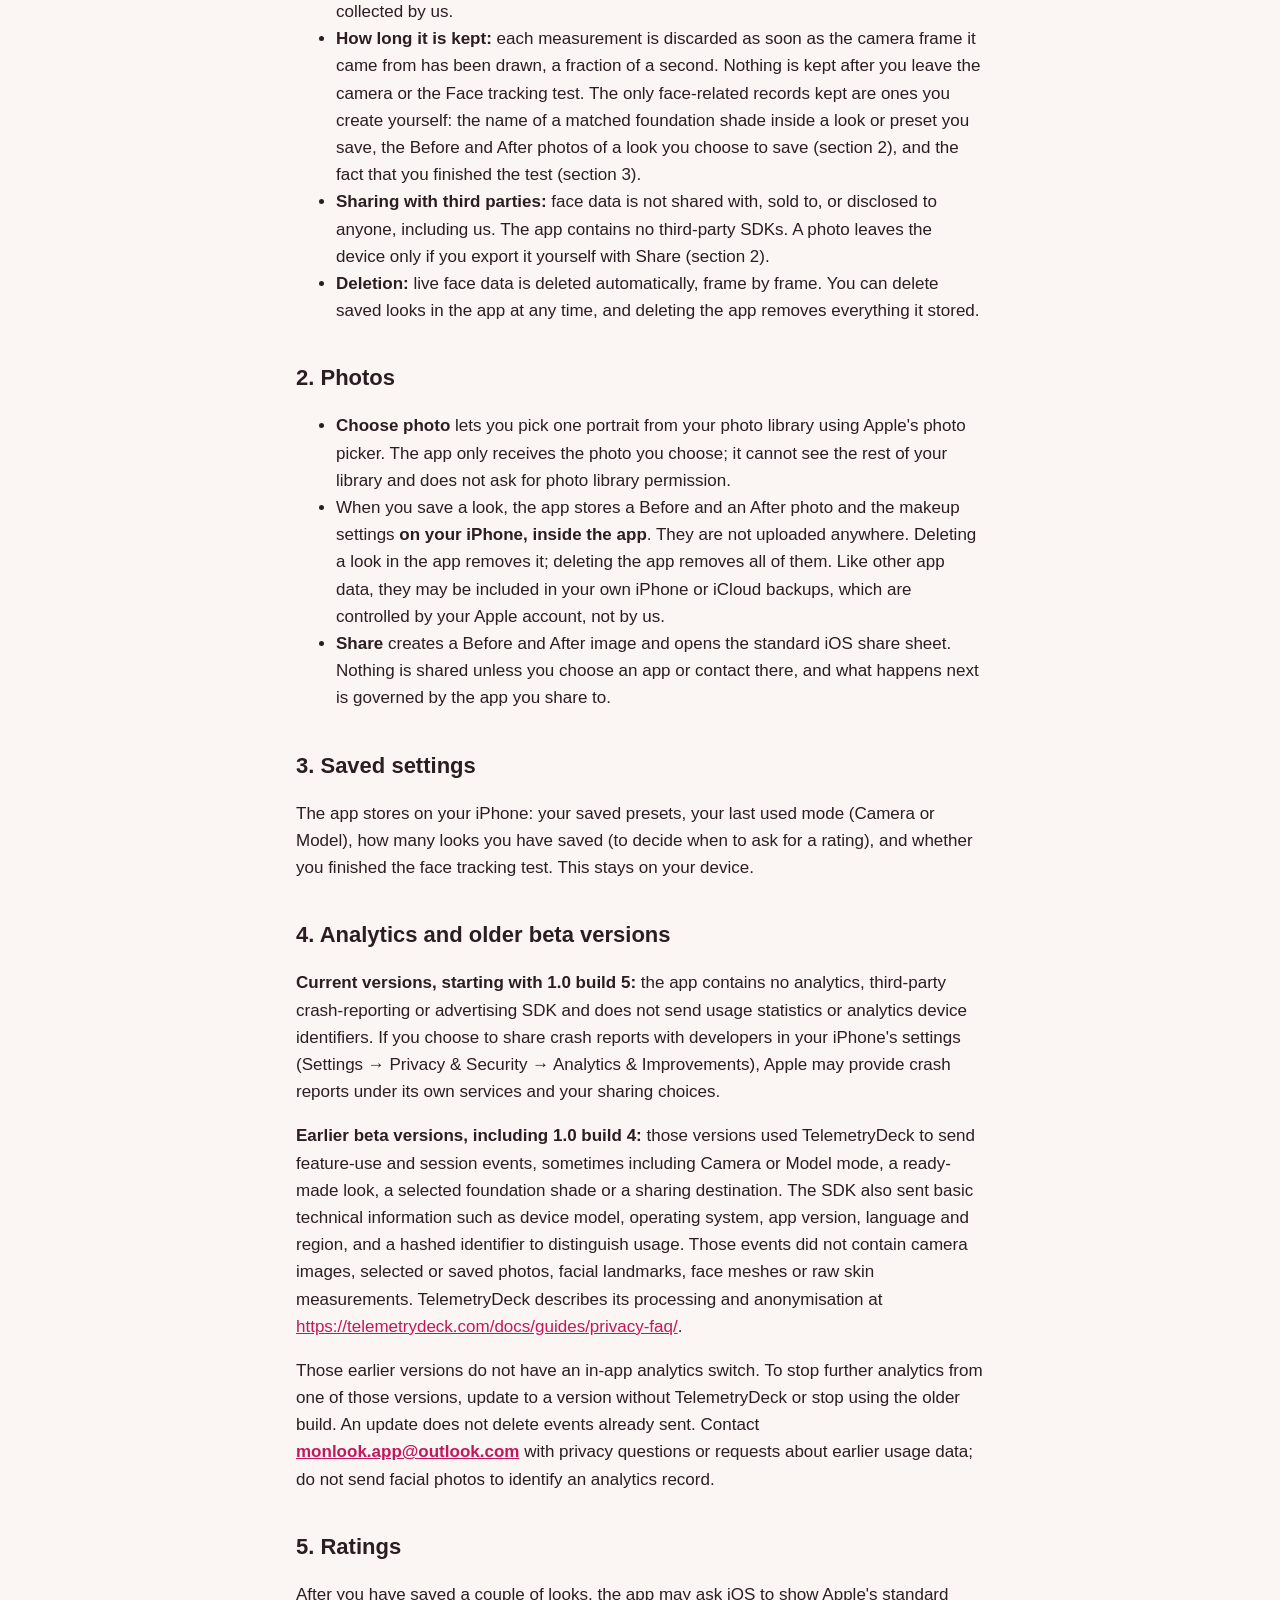
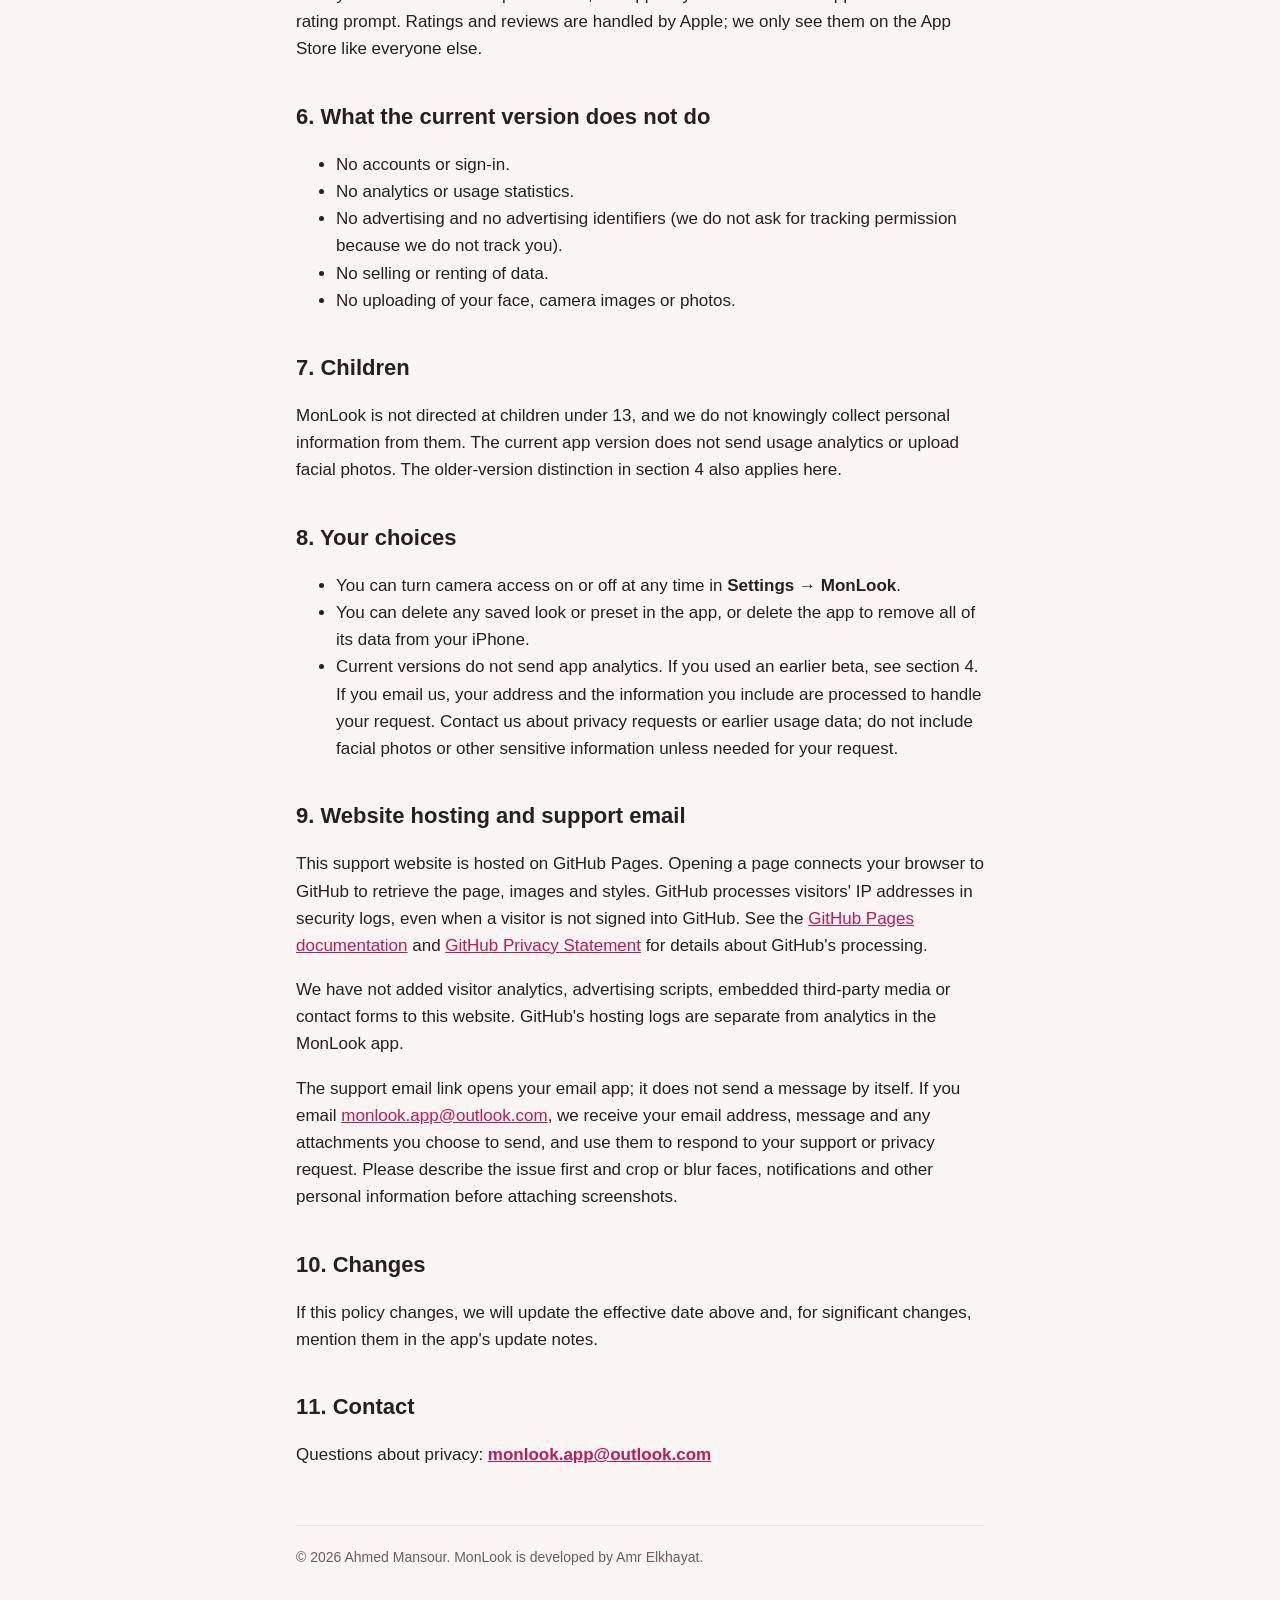
==== commit b5d1d1ca: "Privacy policy: explain face data and TrueDepth use in detail Answers App Review's Guideline 2.1 que" ====
--- a/privacy.html
+++ b/privacy.html
@@ -24,7 +24,7 @@
     <a href="privacy.html" aria-current="page">Privacy Policy</a>
   </nav>
 
-  <p><strong>Effective date:</strong> 14 November 2026</p>
+  <p><strong>Effective date:</strong> 26 November 2026</p>
   <p>MonLook ("the app") is a virtual makeup app made by Ahmed Mansour (publisher) and Amr Elkhayat (developer) ("we", "us"). This policy explains what information the app uses, why, and what happens to it. Section 9 also explains website hosting and support emails.</p>
   <p><strong>The short version:</strong> current versions process your camera, face and selected photos on your iPhone and do not upload them to us. There are no accounts, analytics SDKs or ads. You can choose to export an image through Share. Earlier beta versions used analytics as described in section 4.</p>
   <h2>Which versions this policy covers</h2>
@@ -35,6 +35,15 @@
     <li>To place makeup correctly, the app finds the position of your eyes, brows, lips and face outline in each camera frame using Apple's on-device Vision framework. It also measures the brightness of your face so makeup follows the light, and, when you tap <strong>Match my skin</strong>, the average colour of your cheeks and forehead.</li>
     <li><strong>All of this happens only on your iPhone.</strong> Camera images, face positions, skin tone and brightness measurements are not sent to us or to anyone else, are not stored after the camera frame is drawn, and are never used for identification, advertising or any purpose other than showing makeup to you.</li>
     <li>The optional <strong>Face tracking test</strong> uses Apple's ARKit on supported iPhones to check face tracking. It also runs entirely on your device and stores nothing except the fact that you finished the test.</li>
+  </ul>
+  <h3 id="face-data">Face data and the TrueDepth camera, in detail</h3>
+  <ul>
+    <li><strong>What face data the app uses:</strong> (a) in Camera mode, Apple's Vision framework gives the app the 2D positions of facial features (eyes, brows, lips, face outline) in each front-camera frame, plus the brightness of the face and, only when you tap Match my skin, the average colour of the cheeks and forehead; (b) only in the optional Face tracking test, on iPhones with a TrueDepth camera, Apple's ARKit gives the app a 3D face mesh, the head's position and angle, and two expression values (eye blink and jaw open).</li>
+    <li><strong>Why:</strong> only to draw makeup in the right place on your face, to match a foundation shade when you ask, and, in the Face tracking test, to check that your device tracks head turns, blinks and mouth movement. Face data is never used to identify you, for advertising or marketing, to build a profile, to train machine-learning models, or for any other purpose.</li>
+    <li><strong>Where it is stored:</strong> only in your iPhone's memory while the camera is open. Face landmarks, face meshes, head pose, expression values, brightness and skin-colour measurements are never written to storage, never sent off the device, and are not collected by us.</li>
+    <li><strong>How long it is kept:</strong> each measurement is discarded as soon as the camera frame it came from has been drawn, a fraction of a second. Nothing is kept after you leave the camera or the Face tracking test. The only face-related records kept are ones you create yourself: the name of a matched foundation shade inside a look or preset you save, the Before and After photos of a look you choose to save (section 2), and the fact that you finished the test (section 3).</li>
+    <li><strong>Sharing with third parties:</strong> face data is not shared with, sold to, or disclosed to anyone, including us. The app contains no third-party SDKs. A photo leaves the device only if you export it yourself with Share (section 2).</li>
+    <li><strong>Deletion:</strong> live face data is deleted automatically, frame by frame. You can delete saved looks in the app at any time, and deleting the app removes everything it stored.</li>
   </ul>
   <h2>2. Photos</h2>
   <ul>
